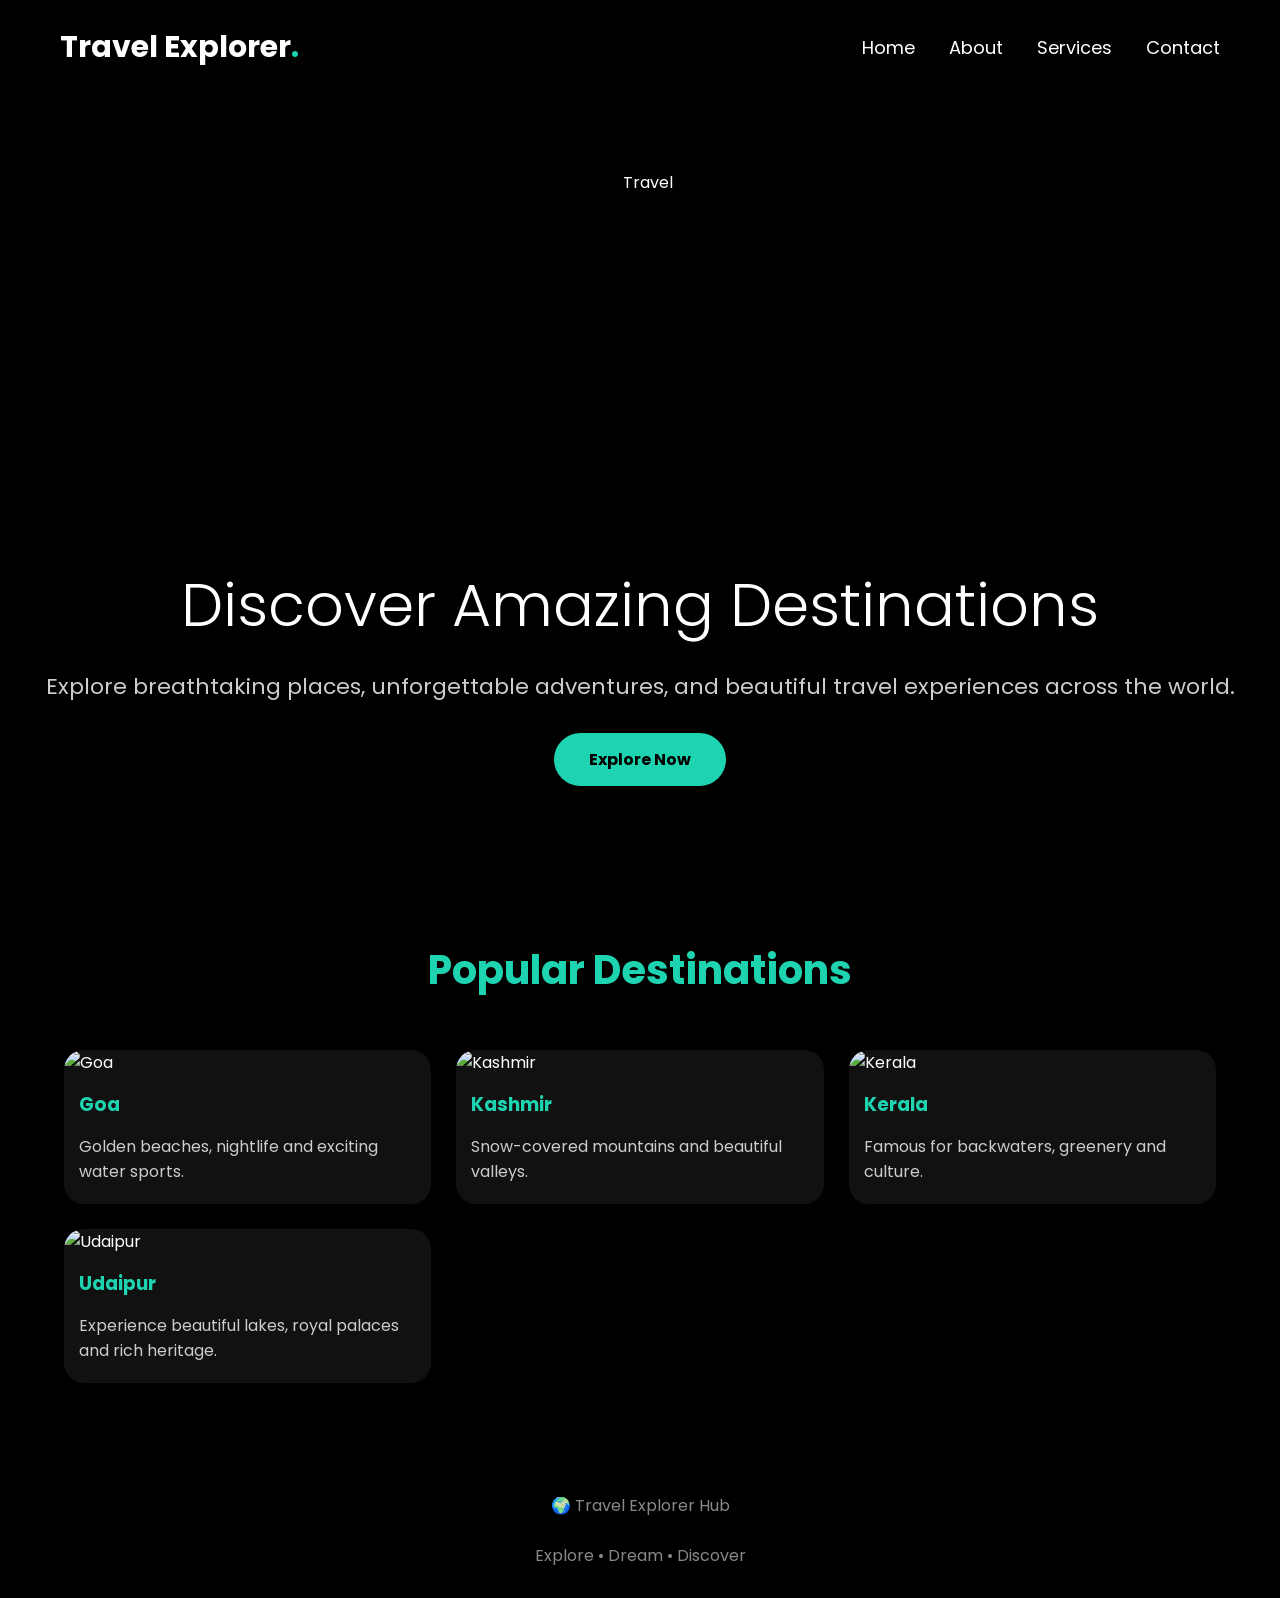
==== index.html @ 8519fd97 "task 1 website uploaded" ====
<!DOCTYPE html>
<html lang="en">

<head>
    <meta charset="UTF-8">
    <meta name="viewport" content="width=device-width, initial-scale=1.0">
    <title>Travel Explorer Hub</title>

    <link rel="stylesheet" href="style.css">

    <link href="https://fonts.googleapis.com/css2?family=Poppins:wght@300;400;600;700&display=swap"
        rel="stylesheet">
</head>

<body>

    <!-- HEADER -->

    <header>

        <div class="logo">
            Travel Explorer<span>.</span>
        </div>

        <nav>
            <a href="index.html">Home</a>
            <a href="about.html">About</a>
            <a href="services.html">Services</a>
            <a href="contact.html">Contact</a>
        </nav>

    </header>

    <!-- HERO SECTION -->

    <section class="hero">

        <img class="hero-image"
            src="https://images.unsplash.com/photo-1507525428034-b723cf961d3e?w=1000"
            alt="Travel">

        <h1>Discover Amazing Destinations</h1>

        <p>
            Explore breathtaking places, unforgettable adventures,
            and beautiful travel experiences across the world.
        </p>

        <a href="services.html" class="btn">
            Explore Now
        </a>

    </section>

    <!-- POPULAR DESTINATIONS -->

    <section class="container">
<h2 class="section-title">Popular Destinations</h2>

<div class="destination-grid">

    <div class="card">
        <img src="https://images.unsplash.com/photo-1512343879784-a960bf40e7f2?w=800" alt="Goa">

        <h3>Goa</h3>

        <p>
            Golden beaches, nightlife and exciting water sports.
        </p>
    </div>

    <div class="card">
        <img src="https://images.unsplash.com/photo-1626621341517-bbf3d9990a23?w=800" alt="Kashmir">

        <h3>Kashmir</h3>

        <p>
            Snow-covered mountains and beautiful valleys.
        </p>
    </div>

    <div class="card">
        <img src="https://images.unsplash.com/photo-1602216056096-3b40cc0c9944?w=800" alt="Kerala">

        <h3>Kerala</h3>

        <p>
            Famous for backwaters, greenery and culture.
        </p>
    </div>

    <div class="card">
        <img src="https://images.unsplash.com/photo-1564507592333-c60657eea523?w=800" alt="Udaipur">

        <h3>Udaipur</h3>

        <p>
            Experience beautiful lakes, royal palaces and rich heritage.
        </p>
    </div>

</div>
       

    </section>

    <!-- GALLERY -->

    
    <!-- FOOTER -->

    <footer>

        🌍 Travel Explorer Hub

        <br><br>

        Explore • Dream • Discover

    </footer>

</body>

</html>
---- style.css ----
*{
    margin:0;
    padding:0;
    box-sizing:border-box;
    font-family:'Poppins',sans-serif;
}

body{
    background:#000;
    color:white;
}

header{
    display:flex;
    justify-content:space-between;
    align-items:center;
    padding:25px 60px;
}

.logo{
    font-size:30px;
    font-weight:bold;
}

.logo span{
    color:#1dd3b0;
}

nav a{
    color:white;
    text-decoration:none;
    margin-left:30px;
    font-size:18px;
}

nav a:hover{
    color:#1dd3b0;
}

.hero{
    min-height:85vh;
    display:flex;
    flex-direction:column;
    justify-content:center;
    align-items:center;
    text-align:center;
}

.hero-image{
    width:350px;
    height:350px;
    border-radius:50%;
    object-fit:cover;
    margin-bottom:40px;
}

.hero h1{
    font-size:60px;
    font-weight:300;
}

.hero p{
    font-size:22px;
    color:#cccccc;
    margin-top:20px;
}

.btn{
    margin-top:30px;
    padding:14px 35px;
    border-radius:30px;
    text-decoration:none;
    background:#1dd3b0;
    color:black;
    font-weight:bold;
}

.btn:hover{
    opacity:0.8;
}

footer{
    text-align:center;
    padding:30px;
    color:#888;
}

@media(max-width:768px){

header{
    flex-direction:column;
}

nav{
    margin-top:20px;
}

.hero-image{
    width:250px;
    height:250px;
}

.hero h1{
    font-size:35px;
}

.hero p{
    font-size:18px;
}

}
.container{
    width:90%;
    margin:auto;
    padding:80px 0;
}

.section-title{
    text-align:center;
    font-size:40px;
    margin-bottom:50px;
    color:#1dd3b0;
}

.destination-grid{
    display:grid;
    grid-template-columns:repeat(auto-fit,minmax(280px,1fr));
    gap:25px;
}

.card{
    background:#111;
    border-radius:20px;
    overflow:hidden;
    transition:0.4s;
}

.card:hover{
    transform:translateY(-10px);
    box-shadow:0 0 20px rgba(29,211,176,0.5);
}

.card img{
    width:100%;
    height:220px;
    object-fit:cover;
}

.card h3{
    padding:15px;
    color:#1dd3b0;
}

.card p{
    padding:0 15px 20px;
    color:#ccc;
}
.about-section{
    display:flex;
    align-items:center;
    gap:40px;
    flex-wrap:wrap;
}

.about-section img{
    width:450px;
    max-width:100%;
    border-radius:20px;
}

.about-text{
    flex:1;
}

.about-text h2{
    color:#1dd3b0;
    margin-bottom:15px;
}

.about-text p{
    color:#ccc;
    line-height:1.8;
    margin-bottom:15px;
}

.stats{
    display:flex;
    justify-content:center;
    gap:30px;
    flex-wrap:wrap;
}

.stat-box{
    background:#111;
    padding:30px;
    border-radius:15px;
    text-align:center;
    min-width:200px;
}

.stat-box h2{
    color:#1dd3b0;
    font-size:40px;
}

.stat-box p{
    color:#ccc;
}
.about-section{
    display:flex;
    align-items:center;
    gap:40px;
    flex-wrap:wrap;
}

.about-section img{
    width:450px;
    max-width:100%;
    border-radius:20px;
}

.about-text{
    flex:1;
}

.about-text h2{
    color:#1dd3b0;
    margin-bottom:15px;
}

.about-text p{
    color:#ccc;
    line-height:1.8;
    margin-bottom:15px;
}

.stats{
    display:flex;
    justify-content:center;
    gap:30px;
    flex-wrap:wrap;
}

.stat-box{
    background:#111;
    padding:30px;
    border-radius:15px;
    text-align:center;
    min-width:200px;
}

.stat-box h2{
    color:#1dd3b0;
    font-size:40px;
}

.stat-box p{
    color:#ccc;
}
.contact-box{
    max-width:700px;
    margin:auto;
}

.contact-box input,
.contact-box textarea{
    width:100%;
    padding:15px;
    margin-bottom:15px;
    border:none;
    border-radius:10px;
    background:#111;
    color:white;
}

.contact-box textarea{
    resize:none;
}
.contact-layout{
    display:flex;
    justify-content:space-between;
    align-items:flex-start;
    gap:40px;
}

.contact-box{
    width:48%;
}

.map-box{
    width:48%;
}
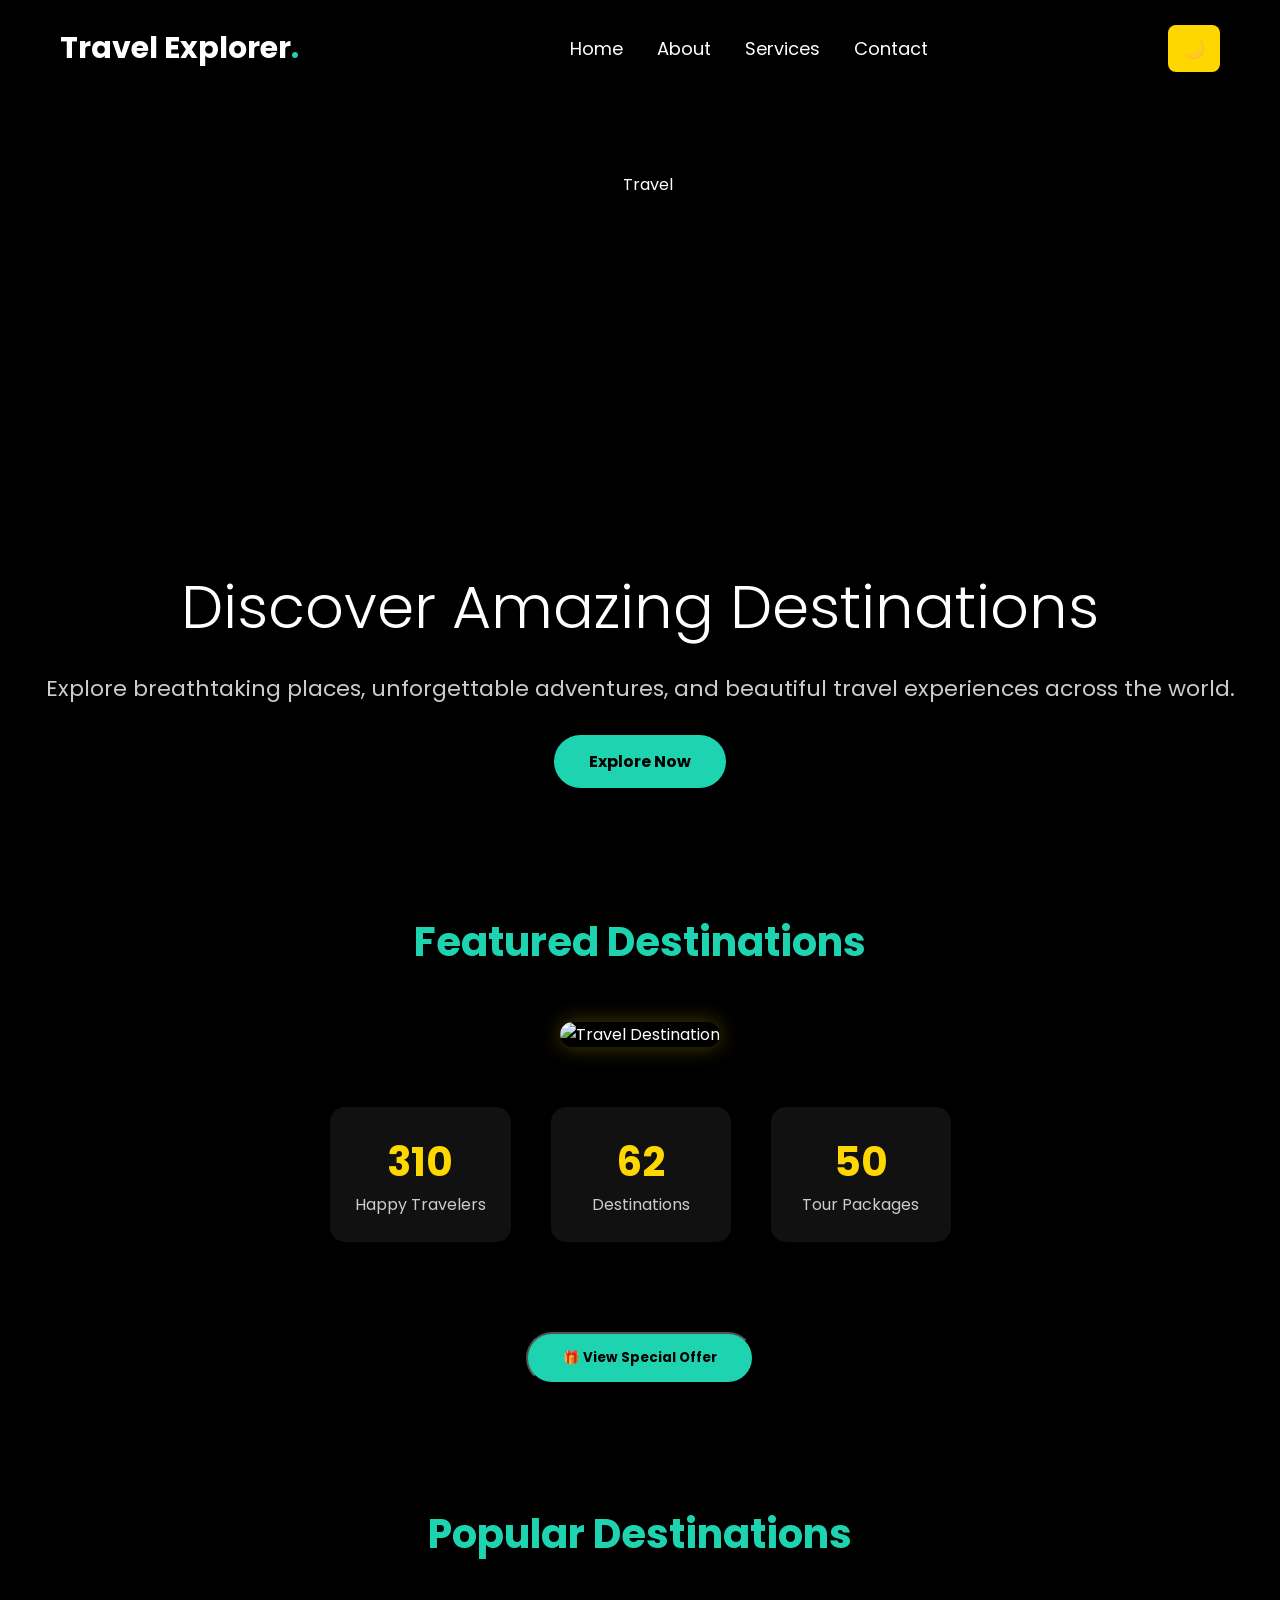
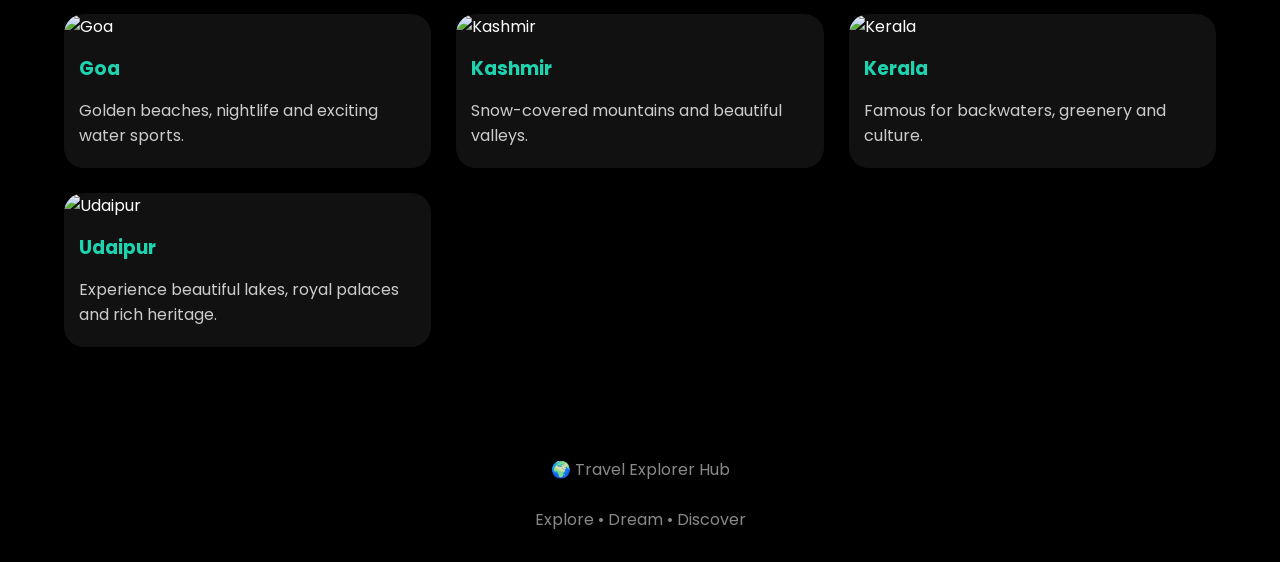
==== commit c615e257: "Task 2 - Added Interactive JavaScript Components" ====
--- a/index.html
+++ b/index.html
@@ -18,18 +18,24 @@
 
     <header>
 
-        <div class="logo">
-            Travel Explorer<span>.</span>
-        </div>
+    <div class="logo">
+        Travel Explorer<span>.</span>
+    </div>
 
-        <nav>
-            <a href="index.html">Home</a>
-            <a href="about.html">About</a>
-            <a href="services.html">Services</a>
-            <a href="contact.html">Contact</a>
-        </nav>
+    <div class="menu-toggle" id="menuToggle">
+        ☰
+    </div>
 
-    </header>
+    <nav id="navbar">
+        <a href="index.html">Home</a>
+        <a href="about.html">About</a>
+        <a href="services.html">Services</a>
+        <a href="contact.html">Contact</a>
+    </nav>
+
+    <button id="themeBtn">🌙</button>
+
+</header>
 
     <!-- HERO SECTION -->
 
@@ -51,7 +57,44 @@
         </a>
 
     </section>
+<section class="slider-section">
 
+    <h2 class="section-title">Featured Destinations</h2>
+
+    <div class="slider">
+
+        <img id="sliderImage"
+        src="https://images.unsplash.com/photo-1512343879784-a960bf40e7f2?w=1000"
+        alt="Travel Destination">
+
+    </div>
+
+</section>
+<section class="counter-section">
+
+    <div class="counter-box">
+        <h2 class="counter" data-target="500">0</h2>
+        <p>Happy Travelers</p>
+    </div>
+
+    <div class="counter-box">
+        <h2 class="counter" data-target="100">0</h2>
+        <p>Destinations</p>
+    </div>
+
+    <div class="counter-box">
+        <h2 class="counter" data-target="50">0</h2>
+        <p>Tour Packages</p>
+    </div>
+
+</section>
+<section class="offer-section">
+
+    <button id="offerBtn" class="btn">
+        🎁 View Special Offer
+    </button>
+
+</section>
     <!-- POPULAR DESTINATIONS -->
 
     <section class="container">
@@ -119,6 +162,23 @@
 
     </footer>
 
+<button id="topBtn">⬆</button>
+<div id="offerModal" class="modal">
+
+    <div class="modal-content">
+
+        <span id="closeModal">&times;</span>
+
+        <h2>🌴 Summer Travel Offer</h2>
+
+        <p>
+            Get 20% OFF on Goa, Kashmir, Kerala and Udaipur tour packages!
+        </p>
+
+    </div>
+
+</div>
+<script src="script.js"></script>
 </body>
 
 </html>
--- a/style.css
+++ b/style.css
@@ -289,4 +289,141 @@
 
 .map-box{
     width:48%;
+}
+#themeBtn{
+    background:gold;
+    color:black;
+    border:none;
+    padding:10px 15px;
+    border-radius:8px;
+    cursor:pointer;
+    font-size:18px;
+}
+
+.light-mode{
+    background:white;
+    color:black;
+}
+
+.light-mode header{
+    background:#f5f5f5;
+}
+
+.light-mode .card{
+    background:#ffffff;
+    color:black;
+}
+#topBtn{
+    position:fixed;
+    bottom:20px;
+    right:20px;
+    background:gold;
+    color:black;
+    border:none;
+    padding:12px 15px;
+    border-radius:50%;
+    font-size:20px;
+    cursor:pointer;
+    display:none;
+}
+.slider-section{
+    text-align:center;
+    margin:50px 0;
+}
+
+.slider{
+    width:80%;
+    margin:auto;
+}
+
+.slider img{
+    width:100%;
+    height:450px;
+    object-fit:cover;
+    border-radius:20px;
+    box-shadow:0 0 20px rgba(255,215,0,0.3);
+}
+.counter-section{
+    display:flex;
+    justify-content:center;
+    gap:40px;
+    flex-wrap:wrap;
+    margin:60px 0;
+}
+
+.counter-box{
+    background:#111;
+    padding:25px;
+    border-radius:15px;
+    text-align:center;
+    min-width:180px;
+}
+
+.counter-box h2{
+    color:gold;
+    font-size:40px;
+}
+
+.counter-box p{
+    color:#ccc;
+}
+.offer-section{
+    text-align:center;
+    margin:40px 0;
+}
+
+.modal{
+    display:none;
+    position:fixed;
+    top:0;
+    left:0;
+    width:100%;
+    height:100%;
+    background:rgba(0,0,0,0.7);
+}
+
+.modal-content{
+    background:#111;
+    color:white;
+    width:60%;
+    margin:10% auto;
+    padding:30px;
+    border-radius:15px;
+    text-align:center;
+}
+
+#closeModal{
+    float:right;
+    font-size:28px;
+    cursor:pointer;
+    color:gold;
+}
+.menu-toggle{
+    display:none;
+    font-size:30px;
+    cursor:pointer;
+    color:gold;
+}
+/*
+@media(max-width:768px){
+
+    .menu-toggle{
+        display:block;
+    }
+
+    nav{
+        display:none;
+        flex-direction:column;
+        position:absolute;
+        top:80px;
+        right:20px;
+        background:#111;
+        padding:20px;
+        border-radius:10px;
+    }
+
+    nav.active{
+        display:flex;
+    }
+
 }
